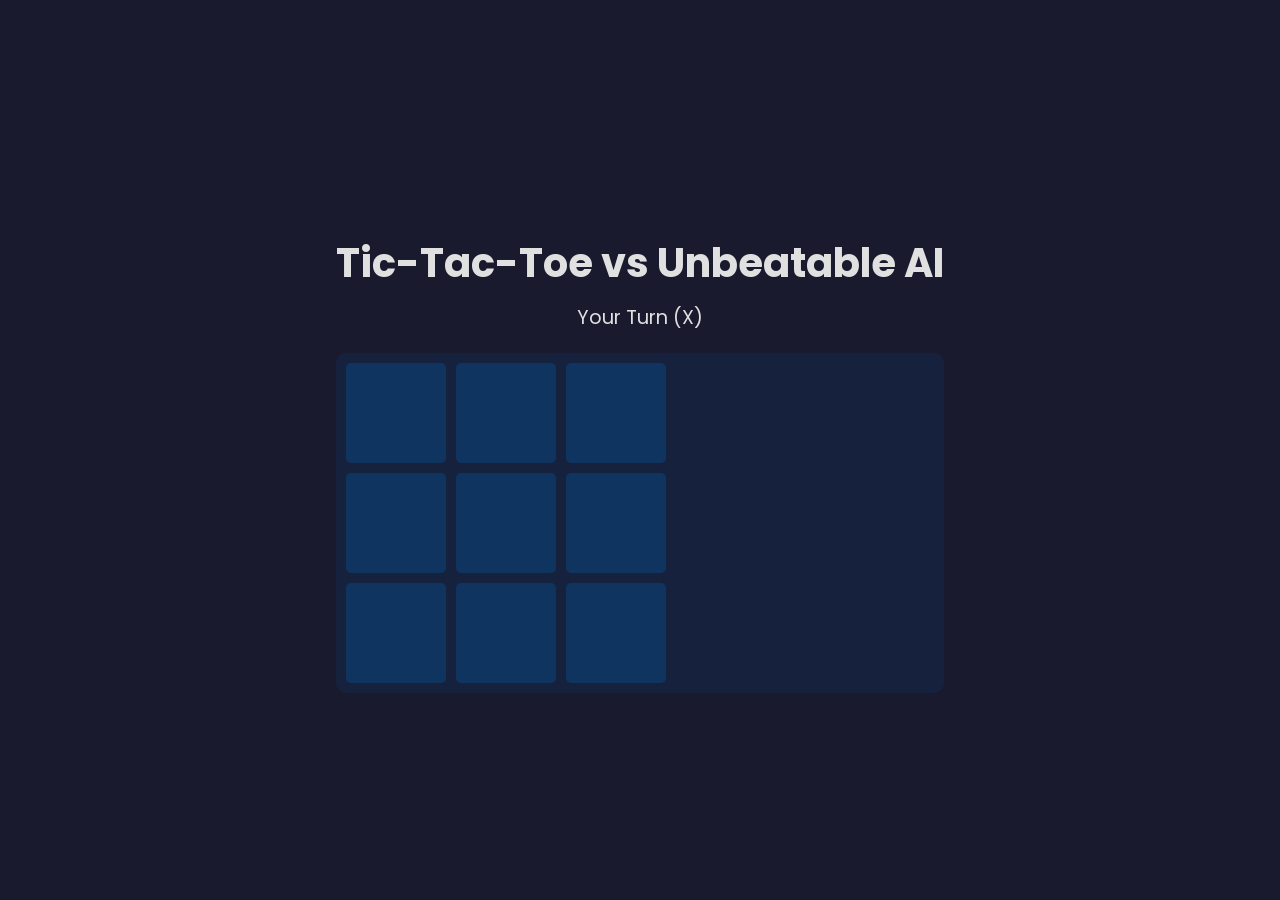
==== index.html @ af164579 "Add files via upload" ====
<!DOCTYPE html>
<html lang="en">
<head>
    <meta charset="UTF-8">
    <meta name="viewport" content="width=device-width, initial-scale=1.0">
    <title>Professional Tic-Tac-Toe AI</title>
    <style>
        @import url('https://fonts.googleapis.com/css2?family=Poppins:wght@400;600&display=swap');

        :root {
            --bg-color: #1a1a2e;
            --board-bg: #16213e;
            --cell-bg: #0f3460;
            --player-x-color: #e94560;
            --player-o-color: #53a8b6;
            --text-color: #e0e0e0;
            --win-line-color: #fca311;
        }

        body {
            font-family: 'Poppins', sans-serif;
            background-color: var(--bg-color);
            color: var(--text-color);
            display: flex;
            justify-content: center;
            align-items: center;
            min-height: 100vh;
            margin: 0;
        }

        .game-container {
            text-align: center;
        }

        h1 {
            font-size: 2.5em;
            color: var(--text-color);
            margin-bottom: 10px;
        }

        #status-panel {
            font-size: 1.2em;
            margin-bottom: 20px;
            height: 30px;
            transition: color 0.3s ease;
        }

        #board {
            display: grid;
            grid-template-columns: repeat(3, 100px);
            grid-template-rows: repeat(3, 100px);
            gap: 10px;
            background-color: var(--board-bg);
            padding: 10px;
            border-radius: 10px;
            position: relative;
            transition: opacity 0.3s ease;
        }

        #board.disabled {
            pointer-events: none;
            opacity: 0.6;
        }

        .cell {
            background-color: var(--cell-bg);
            border-radius: 5px;
            display: flex;
            justify-content: center;
            align-items: center;
            font-size: 3.5em;
            font-weight: 600;
            cursor: pointer;
            transition: background-color 0.3s ease;
        }

        .cell:hover {
            background-color: #1f4068;
        }

        .cell.x {
            color: var(--player-x-color);
        }

        .cell.o {
            color: var(--player-o-color);
        }

        .cell.win {
            background-color: rgba(252, 163, 17, 0.3);
        }

        /* Modal styles */
        .modal-overlay {
            position: fixed;
            top: 0;
            left: 0;
            width: 100%;
            height: 100%;
            background-color: rgba(0, 0, 0, 0.7);
            display: flex;
            justify-content: center;
            align-items: center;
            opacity: 0;
            visibility: hidden;
            transition: opacity 0.3s ease, visibility 0.3s ease;
        }

        .modal-overlay.visible {
            opacity: 1;
            visibility: visible;
        }

        .modal-content {
            background-color: var(--board-bg);
            padding: 40px;
            border-radius: 10px;
            text-align: center;
            transform: scale(0.9);
            transition: transform 0.3s ease;
        }
        
        .modal-overlay.visible .modal-content {
            transform: scale(1);
        }

        .modal-content h2 {
            margin-top: 0;
            font-size: 2.5em;
        }

        #restart-button {
            background-color: var(--player-x-color);
            color: white;
            border: none;
            padding: 15px 30px;
            font-size: 1.2em;
            border-radius: 5px;
            cursor: pointer;
            transition: background-color 0.3s ease;
        }

        #restart-button:hover {
            background-color: #d83c54;
        }
    </style>
</head>
<body>

    <div class="game-container">
        <h1>Tic-Tac-Toe vs Unbeatable AI</h1>
        <div id="status-panel">Your Turn (X)</div>
        <div id="board"></div>
    </div>

    <div id="end-game-modal" class="modal-overlay">
        <div class="modal-content">
            <h2 id="modal-message"></h2>
            <button id="restart-button">Play Again</button>
        </div>
    </div>

    <script>
        const boardElement = document.getElementById('board');
        const statusPanel = document.getElementById('status-panel');
        const modal = document.getElementById('end-game-modal');
        const modalMessage = document.getElementById('modal-message');
        const restartButton = document.getElementById('restart-button');

        let boardState = [['', '', ''], ['', '', ''], ['', '', '']];
        let isPlayerTurn = true;
        let gameActive = true;

        function renderBoard() {
            boardElement.innerHTML = '';
            for (let r = 0; r < 3; r++) {
                for (let c = 0; c < 3; c++) {
                    const cell = document.createElement('div');
                    cell.classList.add('cell');
                    cell.dataset.row = r;
                    cell.dataset.col = c;
                    
                    if (boardState[r][c] === 'X') {
                        cell.classList.add('x');
                        cell.textContent = 'X';
                    } else if (boardState[r][c] === 'O') {
                        cell.classList.add('o');
                        cell.textContent = 'O';
                    }
                    
                    cell.addEventListener('click', handleCellClick);
                    boardElement.appendChild(cell);
                }
            }
        }

        async function handleCellClick(event) {
            if (!isPlayerTurn || !gameActive) return;

            const row = event.target.dataset.row;
            const col = event.target.dataset.col;

            if (boardState[row][col] === '') {
                boardState[row][col] = 'X';
                renderBoard();
                isPlayerTurn = false;
                statusPanel.textContent = "AI is thinking...";
                boardElement.classList.add('disabled'); // Disable board during AI turn

                try {
                    const response = await fetch('http://127.0.0.1:5000/get_ai_move', {
                        method: 'POST',
                        headers: { 'Content-Type': 'application/json' },
                        body: JSON.stringify({ board: boardState }),
                    });

                    if (!response.ok) throw new Error('Network response was not ok');
                    
                    const data = await response.json();
                    
                    if(data.ai_move) {
                        boardState[data.ai_move[0]][data.ai_move[1]] = 'O';
                    }
                    
                    renderBoard();

                    if (data.status !== 'continue') {
                        endGame(data.status, data.winning_line);
                    } else {
                        isPlayerTurn = true;
                        statusPanel.textContent = "Your Turn (X)";
                    }
                } catch (error) {
                    statusPanel.textContent = "Error: Could not connect to server.";
                    console.error("Fetch error:", error);
                } finally {
                    if (gameActive) {
                        boardElement.classList.remove('disabled'); // Re-enable board
                    }
                }
            }
        }

        function endGame(status, winningLine) {
            gameActive = false;
            boardElement.classList.add('disabled');
            let message = '';

            if (status === 'ai_wins') {
                message = 'AI Wins!';
                modalMessage.style.color = 'var(--player-o-color)';
            } else if (status === 'player_wins') {
                message = 'You Win!';
                 modalMessage.style.color = 'var(--player-x-color)';
            } else {
                message = "It's a Draw!";
                modalMessage.style.color = 'var(--text-color)';
            }
            
            if (winningLine) {
                 winningLine.forEach(pos => {
                    const cell = boardElement.children[pos[0] * 3 + pos[1]];
                    cell.classList.add('win');
                });
            }

            modalMessage.textContent = message;
            setTimeout(() => modal.classList.add('visible'), 500);
        }

        function restartGame() {
            boardState = [['', '', ''], ['', '', ''], ['', '', '']];
            isPlayerTurn = true;
            gameActive = true;
            statusPanel.textContent = "Your Turn (X)";
            modal.classList.remove('visible');
            boardElement.classList.remove('disabled');
            renderBoard();
        }

        restartButton.addEventListener('click', restartGame);

        // Initial render
        renderBoard();
    </script>
</body>
</html>
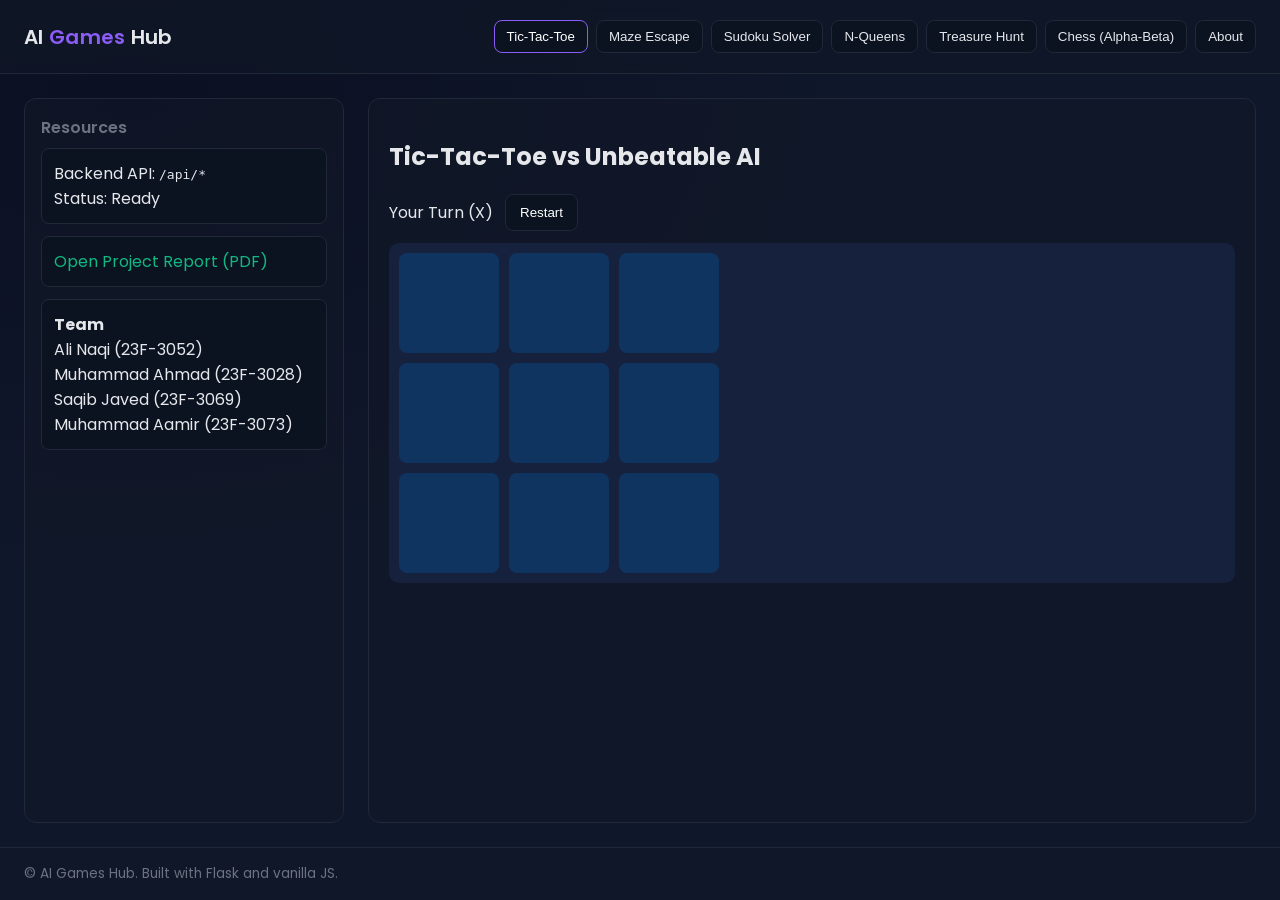
==== commit b0564d0c: "Refactor: Consolidate AI Games Hub frontend and backend This commit restructures the project by inte" ====
--- a/index.html
+++ b/index.html
@@ -1,288 +1,513 @@
 <!DOCTYPE html>
 <html lang="en">
 <head>
-    <meta charset="UTF-8">
-    <meta name="viewport" content="width=device-width, initial-scale=1.0">
-    <title>Professional Tic-Tac-Toe AI</title>
+    <meta charset="UTF-8" />
+    <meta name="viewport" content="width=device-width, initial-scale=1.0" />
+    <title>AI Games Hub</title>
+    <link rel="preconnect" href="https://fonts.googleapis.com" />
+    <link rel="preconnect" href="https://fonts.gstatic.com" crossorigin />
+    <link href="https://fonts.googleapis.com/css2?family=Poppins:wght@400;600&display=swap" rel="stylesheet" />
     <style>
-        @import url('https://fonts.googleapis.com/css2?family=Poppins:wght@400;600&display=swap');
-
         :root {
-            --bg-color: #1a1a2e;
+            --bg-color: #0f172a;
+            --panel-bg: #111827;
+            --accent: #8b5cf6;
+            --accent-2: #10b981;
+            --muted: #6b7280;
+            --text: #e5e7eb;
+            --danger: #ef4444;
             --board-bg: #16213e;
             --cell-bg: #0f3460;
             --player-x-color: #e94560;
             --player-o-color: #53a8b6;
-            --text-color: #e0e0e0;
             --win-line-color: #fca311;
         }
 
+        * { box-sizing: border-box; }
+        html, body { height: 100%; }
         body {
             font-family: 'Poppins', sans-serif;
-            background-color: var(--bg-color);
-            color: var(--text-color);
+            background: radial-gradient(1200px 800px at 10% 10%, #0b1022, #0f172a 60%);
+            color: var(--text);
+            margin: 0;
             display: flex;
-            justify-content: center;
+            flex-direction: column;
+            min-height: 100vh;
+        }
+        header {
+            padding: 20px 24px;
+            display: flex;
             align-items: center;
-            min-height: 100vh;
-            margin: 0;
+            justify-content: space-between;
+            background: rgba(17, 24, 39, 0.7);
+            backdrop-filter: blur(6px);
+            border-bottom: 1px solid #1f2937;
         }
-
-        .game-container {
-            text-align: center;
+        .brand { font-weight: 600; font-size: 1.25rem; letter-spacing: 0.3px; }
+        .brand .accent { color: var(--accent); }
+        nav { display: flex; flex-wrap: wrap; gap: 8px; }
+        nav button {
+            border: 1px solid #1f2937;
+            background: #0b1220;
+            color: var(--text);
+            padding: 8px 12px;
+            border-radius: 8px;
+            cursor: pointer;
+            transition: all 0.15s ease;
         }
-
-        h1 {
-            font-size: 2.5em;
-            color: var(--text-color);
-            margin-bottom: 10px;
-        }
-
-        #status-panel {
-            font-size: 1.2em;
-            margin-bottom: 20px;
-            height: 30px;
-            transition: color 0.3s ease;
-        }
-
-        #board {
-            display: grid;
-            grid-template-columns: repeat(3, 100px);
-            grid-template-rows: repeat(3, 100px);
-            gap: 10px;
-            background-color: var(--board-bg);
-            padding: 10px;
-            border-radius: 10px;
-            position: relative;
-            transition: opacity 0.3s ease;
-        }
-
-        #board.disabled {
-            pointer-events: none;
-            opacity: 0.6;
-        }
-
-        .cell {
-            background-color: var(--cell-bg);
-            border-radius: 5px;
-            display: flex;
-            justify-content: center;
-            align-items: center;
-            font-size: 3.5em;
-            font-weight: 600;
-            cursor: pointer;
-            transition: background-color 0.3s ease;
-        }
-
-        .cell:hover {
-            background-color: #1f4068;
-        }
-
-        .cell.x {
-            color: var(--player-x-color);
-        }
-
-        .cell.o {
-            color: var(--player-o-color);
-        }
-
-        .cell.win {
-            background-color: rgba(252, 163, 17, 0.3);
-        }
-
-        /* Modal styles */
-        .modal-overlay {
-            position: fixed;
-            top: 0;
-            left: 0;
-            width: 100%;
-            height: 100%;
-            background-color: rgba(0, 0, 0, 0.7);
-            display: flex;
-            justify-content: center;
-            align-items: center;
-            opacity: 0;
-            visibility: hidden;
-            transition: opacity 0.3s ease, visibility 0.3s ease;
-        }
-
-        .modal-overlay.visible {
-            opacity: 1;
-            visibility: visible;
-        }
-
-        .modal-content {
-            background-color: var(--board-bg);
-            padding: 40px;
-            border-radius: 10px;
-            text-align: center;
-            transform: scale(0.9);
-            transition: transform 0.3s ease;
-        }
-        
-        .modal-overlay.visible .modal-content {
-            transform: scale(1);
-        }
-
-        .modal-content h2 {
-            margin-top: 0;
-            font-size: 2.5em;
-        }
-
-        #restart-button {
-            background-color: var(--player-x-color);
-            color: white;
-            border: none;
-            padding: 15px 30px;
-            font-size: 1.2em;
-            border-radius: 5px;
-            cursor: pointer;
-            transition: background-color 0.3s ease;
-        }
-
-        #restart-button:hover {
-            background-color: #d83c54;
-        }
+        nav button.active, nav button:hover { border-color: var(--accent); color: #fff; }
+
+        main { display: grid; grid-template-columns: 320px 1fr; gap: 24px; padding: 24px; flex: 1; }
+        .sidebar { background: rgba(17, 24, 39, 0.6); border: 1px solid #1f2937; border-radius: 12px; padding: 16px; }
+        .sidebar h2 { margin: 0 0 8px; font-size: 1rem; color: var(--muted); font-weight: 600; }
+        .sidebar .card { background: #0b1220; border: 1px solid #1f2937; padding: 12px; border-radius: 8px; margin-bottom: 12px; }
+        .sidebar a { color: var(--accent-2); text-decoration: none; }
+        .content { background: rgba(17, 24, 39, 0.6); border: 1px solid #1f2937; border-radius: 12px; padding: 20px; min-height: 520px; }
+        .view { display: none; }
+        .view.active { display: block; }
+
+        .row { display: flex; gap: 12px; align-items: center; flex-wrap: wrap; }
+        .row + .row { margin-top: 12px; }
+        label { font-size: 0.9rem; color: var(--muted); }
+        input, select, textarea { background: #0b1220; color: var(--text); border: 1px solid #1f2937; border-radius: 8px; padding: 8px 10px; }
+        input[type="number"] { width: 100px; }
+        textarea { width: 100%; min-height: 120px; font-family: ui-monospace, SFMono-Regular, Menlo, Monaco, Consolas, 'Liberation Mono', 'Courier New', monospace; }
+        .btn { background: var(--accent); color: white; border: none; border-radius: 8px; padding: 10px 14px; cursor: pointer; }
+        .btn.secondary { background: #0b1220; border: 1px solid #1f2937; }
+        .btn.danger { background: var(--danger); }
+
+        /* Tic-Tac-Toe */
+        #ttt-board { display: grid; grid-template-columns: repeat(3, 100px); grid-template-rows: repeat(3, 100px); gap: 10px; background: var(--board-bg); padding: 10px; border-radius: 10px; }
+        #ttt-board.disabled { opacity: 0.6; pointer-events: none; }
+        .cell { background: var(--cell-bg); border-radius: 8px; display: flex; align-items: center; justify-content: center; font-size: 3.2rem; font-weight: 600; cursor: pointer; user-select: none; transition: background 0.15s; }
+        .cell:hover { background: #1f4068; }
+        .cell.x { color: var(--player-x-color); }
+        .cell.o { color: var(--player-o-color); }
+        .cell.win { background-color: rgba(252, 163, 17, 0.3); }
+
+        /* Maze */
+        .maze-grid { display: inline-grid; gap: 2px; background: #0b1220; padding: 6px; border-radius: 8px; border: 1px solid #1f2937; }
+        .maze-cell { width: 20px; height: 20px; border-radius: 4px; }
+        .maze-wall { background: #111827; }
+        .maze-path { background: #10b981; }
+        .maze-free { background: #374151; }
+        .maze-start { background: #2563eb; }
+        .maze-goal { background: #f59e0b; }
+
+        /* Sudoku */
+        .sudoku-grid { display: grid; grid-template-columns: repeat(9, 40px); gap: 4px; }
+        .sudoku-cell { width: 40px; height: 40px; text-align: center; font-size: 1rem; }
+        .sudoku-subgrid { box-shadow: inset 0 0 0 2px #1f2937; }
+
+        /* N-Queens */
+        .board { display: grid; grid-template-columns: repeat(var(--n), 40px); grid-template-rows: repeat(var(--n), 40px); }
+        .square { width: 40px; height: 40px; display: flex; align-items: center; justify-content: center; font-size: 20px; }
+        .sq-dark { background: #1f2937; }
+        .sq-light { background: #374151; }
+        .queen { color: #fbbf24; font-weight: 700; }
+
+        /* Modal */
+        .modal-overlay { position: fixed; inset: 0; background: rgba(0,0,0,0.7); display: flex; align-items: center; justify-content: center; opacity: 0; visibility: hidden; transition: 0.2s; }
+        .modal-overlay.visible { opacity: 1; visibility: visible; }
+        .modal-content { background: #0b1220; border: 1px solid #1f2937; padding: 24px; border-radius: 10px; text-align: center; }
+
+        footer { padding: 16px 24px; color: var(--muted); font-size: 0.85rem; border-top: 1px solid #1f2937; background: rgba(17,24,39,0.6); }
     </style>
+    <script>
+        const API = {
+            ttt: '/api/tictactoe/get_ai_move',
+            mazeGen: '/api/maze/generate',
+            mazeSolve: '/api/maze/solve',
+            sudokuSolve: '/api/sudoku/solve',
+            nqueensSolve: '/api/nqueens/solve',
+            treasureSolve: '/api/treasure/solve',
+            chessMove: '/api/chess/move',
+        };
+    </script>
+    <script>
+        document.addEventListener('DOMContentLoaded', () => {
+            // Navigation
+            const nav = document.querySelector('nav');
+            const views = Array.from(document.querySelectorAll('.view'));
+            nav.addEventListener('click', (e) => {
+                if (e.target.tagName !== 'BUTTON') return;
+                const id = e.target.dataset.target;
+                document.querySelectorAll('nav button').forEach(b => b.classList.remove('active'));
+                e.target.classList.add('active');
+                views.forEach(v => v.classList.toggle('active', v.id === id));
+            });
+
+            // Default view
+            document.querySelector('nav button[data-target="view-ttt"]').click();
+
+            // Tic-Tac-Toe
+            (function tttInit(){
+                const boardEl = document.getElementById('ttt-board');
+                const statusEl = document.getElementById('ttt-status');
+                const modal = document.getElementById('ttt-modal');
+                const modalMsg = document.getElementById('ttt-modal-msg');
+                const restartBtn = document.getElementById('ttt-restart');
+                let boardState = [['', '', ''], ['', '', ''], ['', '', '']];
+                let isPlayerTurn = true;
+                let gameActive = true;
+
+                function renderBoard(){
+                    boardEl.innerHTML = '';
+                    for (let r=0;r<3;r++){
+                        for (let c=0;c<3;c++){
+                            const cell = document.createElement('div');
+                            cell.className = 'cell';
+                            cell.dataset.row = r;
+                            cell.dataset.col = c;
+                            const v = boardState[r][c];
+                            if (v === 'X') { cell.classList.add('x'); cell.textContent='X'; }
+                            if (v === 'O') { cell.classList.add('o'); cell.textContent='O'; }
+                            cell.addEventListener('click', onClickCell);
+                            boardEl.appendChild(cell);
+                        }
+                    }
+                }
+
+                async function onClickCell(e){
+                    if (!isPlayerTurn || !gameActive) return;
+                    const r = +e.currentTarget.dataset.row;
+                    const c = +e.currentTarget.dataset.col;
+                    if (boardState[r][c] !== '') return;
+                    boardState[r][c] = 'X';
+                    renderBoard();
+                    isPlayerTurn = false;
+                    statusEl.textContent = 'AI is thinking...';
+                    boardEl.classList.add('disabled');
+                    try {
+                        const res = await fetch(API.ttt, { method:'POST', headers:{'Content-Type':'application/json'}, body: JSON.stringify({ board: boardState }) });
+                        const data = await res.json();
+                        if (data.ai_move) {
+                            const [rr, cc] = data.ai_move; boardState[rr][cc] = 'O';
+                        }
+                        renderBoard();
+                        if (data.status !== 'continue') endGame(data.status, data.winning_line);
+                        else { isPlayerTurn = true; statusEl.textContent = 'Your Turn (X)'; }
+                    } catch (err) { statusEl.textContent = 'Error contacting server'; console.error(err); }
+                    finally { if (gameActive) boardEl.classList.remove('disabled'); }
+                }
+
+                function endGame(status, winningLine){
+                    gameActive = false; boardEl.classList.add('disabled');
+                    let msg = '';
+                    if (status === 'ai_wins'){ msg = 'AI Wins!'; modalMsg.style.color = 'var(--player-o-color)'; }
+                    else if (status === 'player_wins'){ msg = 'You Win!'; modalMsg.style.color = 'var(--player-x-color)'; }
+                    else { msg = "It's a Draw!"; modalMsg.style.color = 'var(--text)'; }
+                    if (winningLine) {
+                        winningLine.forEach(([rr, cc]) => {
+                            const cell = boardEl.children[rr * 3 + cc];
+                            if (cell) cell.classList.add('win');
+                        });
+                    }
+                    modalMsg.textContent = msg;
+                    setTimeout(()=>modal.classList.add('visible'), 300);
+                }
+
+                function restart(){ boardState = [['','',''],['','',''],['','','']]; isPlayerTurn=true; gameActive=true; statusEl.textContent='Your Turn (X)'; modal.classList.remove('visible'); boardEl.classList.remove('disabled'); renderBoard(); }
+                restartBtn.addEventListener('click', restart);
+                renderBoard();
+            })();
+
+            // Maze
+            (function mazeInit(){
+                const gridWrap = document.getElementById('maze-grid');
+                const genBtn = document.getElementById('maze-generate');
+                const solveBtn = document.getElementById('maze-solve');
+                const rowsEl = document.getElementById('maze-rows');
+                const colsEl = document.getElementById('maze-cols');
+                let grid = null, start = null, goal = null;
+
+                function renderGrid(){
+                    if (!grid) return;
+                    const r = grid.length, c = grid[0].length;
+                    gridWrap.style.gridTemplateColumns = `repeat(${c}, 20px)`;
+                    gridWrap.innerHTML = '';
+                    for (let i=0;i<r;i++){
+                        for(let j=0;j<c;j++){
+                            const div = document.createElement('div');
+                            div.className = 'maze-cell ' + (grid[i][j] === 1 ? 'maze-wall' : 'maze-free');
+                            if (start && i===start[0] && j===start[1]) div.classList.add('maze-start');
+                            if (goal && i===goal[0] && j===goal[1]) div.classList.add('maze-goal');
+                            gridWrap.appendChild(div);
+                        }
+                    }
+                }
+
+                genBtn.addEventListener('click', async ()=>{
+                    const rows = +rowsEl.value || 10; const cols = +colsEl.value || 10;
+                    const res = await fetch(API.mazeGen, {method:'POST', headers:{'Content-Type':'application/json'}, body: JSON.stringify({rows, cols})});
+                    const data = await res.json();
+                    grid = data.grid; start = data.start; goal = data.goal; renderGrid();
+                });
+
+                solveBtn.addEventListener('click', async ()=>{
+                    if (!grid) return;
+                    const res = await fetch(API.mazeSolve, {method:'POST', headers:{'Content-Type':'application/json'}, body: JSON.stringify({grid, start, goal})});
+                    const data = await res.json();
+                    const path = data.path || [];
+                    // Overlay path
+                    const r = grid.length, c = grid[0].length;
+                    for (let k=0;k<path.length;k++){
+                        const [i,j] = path[k];
+                        const idx = i * c + j;
+                        const cell = gridWrap.children[idx];
+                        if (cell) cell.classList.add('maze-path');
+                    }
+                });
+            })();
+
+            // Sudoku
+            (function sudokuInit(){
+                const gridEl = document.getElementById('sudoku-grid');
+                const solveBtn = document.getElementById('sudoku-solve');
+                const clearBtn = document.getElementById('sudoku-clear');
+                // Build 9x9 inputs
+                for (let r=0;r<9;r++){
+                    for (let c=0;c<9;c++){
+                        const inp = document.createElement('input');
+                        inp.className = 'sudoku-cell'; inp.type='number'; inp.min='1'; inp.max='9';
+                        inp.placeholder='';
+                        if (r%3===0 && c===0) {
+                            // visual separation per subgrid row start
+                            const sep = document.createElement('div'); sep.className='sudoku-subgrid'; sep.style.gridColumn=`1 / span 9`; sep.style.height='2px'; sep.style.margin='6px 0'; if (r>0) gridEl.appendChild(sep);
+                        }
+                        gridEl.appendChild(inp);
+                        if ((c+1)%3===0 && c!==8) {
+                            const spacer = document.createElement('div'); spacer.style.width='6px'; spacer.style.height='0'; gridEl.appendChild(spacer);
+                        }
+                    }
+                }
+
+                function readBoard(){
+                    const cells = Array.from(gridEl.querySelectorAll('input.sudoku-cell'));
+                    const board = [];
+                    for (let r=0;r<9;r++){
+                        const row = [];
+                        for (let c=0;c<9;c++){
+                            const v = cells[r*9 + c].value.trim();
+                            row.push(v ? parseInt(v,10) : 0);
+                        }
+                        board.push(row);
+                    }
+                    return board;
+                }
+
+                function writeBoard(board){
+                    const cells = Array.from(gridEl.querySelectorAll('input.sudoku-cell'));
+                    for (let r=0;r<9;r++){
+                        for (let c=0;c<9;c++){
+                            cells[r*9 + c].value = board[r][c] ? String(board[r][c]) : '';
+                        }
+                    }
+                }
+
+                solveBtn.addEventListener('click', async ()=>{
+                    const board = readBoard();
+                    const res = await fetch(API.sudokuSolve, {method:'POST', headers:{'Content-Type':'application/json'}, body: JSON.stringify({board})});
+                    if (res.ok){ const data = await res.json(); writeBoard(data.solution); }
+                    else { alert('No solution or invalid board'); }
+                });
+
+                clearBtn.addEventListener('click', ()=>{ writeBoard(Array.from({length:9},()=>Array(9).fill(0))); });
+            })();
+
+            // N-Queens
+            (function nqueensInit(){
+                const nEl = document.getElementById('nq-n');
+                const solveBtn = document.getElementById('nq-solve');
+                const boardEl = document.getElementById('nq-board');
+                function renderBoard(n, solution){
+                    boardEl.innerHTML='';
+                    boardEl.style.setProperty('--n', n);
+                    boardEl.className = 'board';
+                    const set = new Set((solution||[]).map(([r,c])=>`${r},${c}`));
+                    for (let r=0;r<n;r++){
+                        for (let c=0;c<n;c++){
+                            const sq = document.createElement('div');
+                            const dark = (r+c)%2===1; sq.className = 'square ' + (dark?'sq-dark':'sq-light');
+                            if (set.has(`${r},${c}`)) { sq.innerHTML = '<span class="queen">♛</span>'; }
+                            boardEl.appendChild(sq);
+                        }
+                    }
+                }
+                solveBtn.addEventListener('click', async ()=>{
+                    const n = Math.max(1, Math.min(14, parseInt(nEl.value||'8',10)));
+                    const res = await fetch(API.nqueensSolve, {method:'POST', headers:{'Content-Type':'application/json'}, body: JSON.stringify({n})});
+                    const data = await res.json();
+                    renderBoard(data.n, data.solution||[]);
+                });
+                renderBoard(8, []);
+            })();
+
+            // Treasure Hunt
+            (function treasureInit(){
+                const sizeEl = document.getElementById('tr-size');
+                const runBtn = document.getElementById('tr-run');
+                const gridEl = document.getElementById('tr-grid');
+                function render(grid, path, start, goal){
+                    const r = grid.length, c = grid[0].length;
+                    gridEl.style.gridTemplateColumns = `repeat(${c}, 20px)`;
+                    gridEl.innerHTML = '';
+                    const pathSet = new Set((path||[]).map(([i,j])=>`${i},${j}`));
+                    for (let i=0;i<r;i++){
+                        for (let j=0;j<c;j++){
+                            const cell = document.createElement('div');
+                            cell.className = 'maze-cell ' + (grid[i][j]===1? 'maze-wall' : 'maze-free');
+                            if (start && i===start[0] && j===start[1]) cell.classList.add('maze-start');
+                            if (goal && i===goal[0] && j===goal[1]) cell.classList.add('maze-goal');
+                            if (pathSet.has(`${i},${j}`)) cell.classList.add('maze-path');
+                            gridEl.appendChild(cell);
+                        }
+                    }
+                }
+                runBtn.addEventListener('click', async ()=>{
+                    const size = parseInt(sizeEl.value||'5',10);
+                    const res = await fetch(`${API.treasureSolve}?size=${encodeURIComponent(size)}`);
+                    const data = await res.json();
+                    render(data.grid, data.path, data.start, data.goal);
+                });
+            })();
+
+            // Chess
+            (function chessInit(){
+                const fenEl = document.getElementById('ch-fen');
+                const depthEl = document.getElementById('ch-depth');
+                const moveBtn = document.getElementById('ch-move');
+                const outEl = document.getElementById('ch-output');
+                moveBtn.addEventListener('click', async ()=>{
+                    const fen = fenEl.value.trim(); if (!fen) { alert('Enter FEN'); return; }
+                    outEl.textContent = 'Analyzing...';
+                    const res = await fetch(API.chessMove, {method:'POST', headers:{'Content-Type':'application/json'}, body: JSON.stringify({fen, depth: parseInt(depthEl.value||'2',10)})});
+                    const data = await res.json();
+                    if (data.error){ outEl.textContent = 'Server error: ' + data.error; }
+                    else { outEl.textContent = `Best move: ${data.best_move || 'None'} (score ${data.score})`; }
+                });
+            })();
+        });
+    </script>
 </head>
 <body>
-
-    <div class="game-container">
-        <h1>Tic-Tac-Toe vs Unbeatable AI</h1>
-        <div id="status-panel">Your Turn (X)</div>
-        <div id="board"></div>
-    </div>
-
-    <div id="end-game-modal" class="modal-overlay">
-        <div class="modal-content">
-            <h2 id="modal-message"></h2>
-            <button id="restart-button">Play Again</button>
-        </div>
-    </div>
-
-    <script>
-        const boardElement = document.getElementById('board');
-        const statusPanel = document.getElementById('status-panel');
-        const modal = document.getElementById('end-game-modal');
-        const modalMessage = document.getElementById('modal-message');
-        const restartButton = document.getElementById('restart-button');
-
-        let boardState = [['', '', ''], ['', '', ''], ['', '', '']];
-        let isPlayerTurn = true;
-        let gameActive = true;
-
-        function renderBoard() {
-            boardElement.innerHTML = '';
-            for (let r = 0; r < 3; r++) {
-                for (let c = 0; c < 3; c++) {
-                    const cell = document.createElement('div');
-                    cell.classList.add('cell');
-                    cell.dataset.row = r;
-                    cell.dataset.col = c;
-                    
-                    if (boardState[r][c] === 'X') {
-                        cell.classList.add('x');
-                        cell.textContent = 'X';
-                    } else if (boardState[r][c] === 'O') {
-                        cell.classList.add('o');
-                        cell.textContent = 'O';
-                    }
-                    
-                    cell.addEventListener('click', handleCellClick);
-                    boardElement.appendChild(cell);
-                }
-            }
-        }
-
-        async function handleCellClick(event) {
-            if (!isPlayerTurn || !gameActive) return;
-
-            const row = event.target.dataset.row;
-            const col = event.target.dataset.col;
-
-            if (boardState[row][col] === '') {
-                boardState[row][col] = 'X';
-                renderBoard();
-                isPlayerTurn = false;
-                statusPanel.textContent = "AI is thinking...";
-                boardElement.classList.add('disabled'); // Disable board during AI turn
-
-                try {
-                    const response = await fetch('http://127.0.0.1:5000/get_ai_move', {
-                        method: 'POST',
-                        headers: { 'Content-Type': 'application/json' },
-                        body: JSON.stringify({ board: boardState }),
-                    });
-
-                    if (!response.ok) throw new Error('Network response was not ok');
-                    
-                    const data = await response.json();
-                    
-                    if(data.ai_move) {
-                        boardState[data.ai_move[0]][data.ai_move[1]] = 'O';
-                    }
-                    
-                    renderBoard();
-
-                    if (data.status !== 'continue') {
-                        endGame(data.status, data.winning_line);
-                    } else {
-                        isPlayerTurn = true;
-                        statusPanel.textContent = "Your Turn (X)";
-                    }
-                } catch (error) {
-                    statusPanel.textContent = "Error: Could not connect to server.";
-                    console.error("Fetch error:", error);
-                } finally {
-                    if (gameActive) {
-                        boardElement.classList.remove('disabled'); // Re-enable board
-                    }
-                }
-            }
-        }
-
-        function endGame(status, winningLine) {
-            gameActive = false;
-            boardElement.classList.add('disabled');
-            let message = '';
-
-            if (status === 'ai_wins') {
-                message = 'AI Wins!';
-                modalMessage.style.color = 'var(--player-o-color)';
-            } else if (status === 'player_wins') {
-                message = 'You Win!';
-                 modalMessage.style.color = 'var(--player-x-color)';
-            } else {
-                message = "It's a Draw!";
-                modalMessage.style.color = 'var(--text-color)';
-            }
-            
-            if (winningLine) {
-                 winningLine.forEach(pos => {
-                    const cell = boardElement.children[pos[0] * 3 + pos[1]];
-                    cell.classList.add('win');
-                });
-            }
-
-            modalMessage.textContent = message;
-            setTimeout(() => modal.classList.add('visible'), 500);
-        }
-
-        function restartGame() {
-            boardState = [['', '', ''], ['', '', ''], ['', '', '']];
-            isPlayerTurn = true;
-            gameActive = true;
-            statusPanel.textContent = "Your Turn (X)";
-            modal.classList.remove('visible');
-            boardElement.classList.remove('disabled');
-            renderBoard();
-        }
-
-        restartButton.addEventListener('click', restartGame);
-
-        // Initial render
-        renderBoard();
-    </script>
+    <header>
+        <div class="brand">AI <span class="accent">Games</span> Hub</div>
+        <nav>
+            <button data-target="view-ttt" class="active">Tic-Tac-Toe</button>
+            <button data-target="view-maze">Maze Escape</button>
+            <button data-target="view-sudoku">Sudoku Solver</button>
+            <button data-target="view-nqueens">N-Queens</button>
+            <button data-target="view-treasure">Treasure Hunt</button>
+            <button data-target="view-chess">Chess (Alpha-Beta)</button>
+            <button data-target="view-about">About</button>
+        </nav>
+    </header>
+    <main>
+        <aside class="sidebar">
+            <h2>Resources</h2>
+            <div class="card">
+                <div>Backend API: <code>/api/*</code></div>
+                <div>Status: <span id="api-status">Ready</span></div>
+            </div>
+            <div class="card">
+                <a href="Project Report.pdf" target="_blank">Open Project Report (PDF)</a>
+            </div>
+            <div class="card">
+                <div><strong>Team</strong></div>
+                <div>Ali Naqi (23F-3052)</div>
+                <div>Muhammad Ahmad (23F-3028)</div>
+                <div>Saqib Javed (23F-3069)</div>
+                <div>Muhammad Aamir (23F-3073)</div>
+            </div>
+        </aside>
+        <section class="content">
+            <!-- Tic-Tac-Toe -->
+            <div class="view active" id="view-ttt">
+                <h2>Tic-Tac-Toe vs Unbeatable AI</h2>
+                <div class="row"><span id="ttt-status">Your Turn (X)</span><button class="btn secondary" id="ttt-restart">Restart</button></div>
+                <div id="ttt-board" style="margin-top:12px"></div>
+                <div id="ttt-modal" class="modal-overlay">
+                    <div class="modal-content">
+                        <h2 id="ttt-modal-msg"></h2>
+                        <button class="btn" id="ttt-restart-2" onclick="document.getElementById('ttt-restart').click()">Play Again</button>
+                    </div>
+                </div>
+            </div>
+
+            <!-- Maze -->
+            <div class="view" id="view-maze">
+                <h2>Maze Escape (Generate + A* Solve)</h2>
+                <div class="row">
+                    <label>Rows <input id="maze-rows" type="number" min="2" max="50" value="10" /></label>
+                    <label>Cols <input id="maze-cols" type="number" min="2" max="50" value="10" /></label>
+                    <button class="btn" id="maze-generate">Generate</button>
+                    <button class="btn" id="maze-solve">Solve</button>
+                </div>
+                <div id="maze-grid" class="maze-grid" style="margin-top:12px"></div>
+            </div>
+
+            <!-- Sudoku -->
+            <div class="view" id="view-sudoku">
+                <h2>Sudoku Solver (Backtracking)</h2>
+                <div class="row">
+                    <button class="btn" id="sudoku-solve">Solve</button>
+                    <button class="btn secondary" id="sudoku-clear">Clear</button>
+                </div>
+                <div id="sudoku-grid" class="sudoku-grid" style="margin-top:12px"></div>
+            </div>
+
+            <!-- N-Queens -->
+            <div class="view" id="view-nqueens">
+                <h2>N-Queens</h2>
+                <div class="row">
+                    <label>N <input id="nq-n" type="number" min="1" max="14" value="8" /></label>
+                    <button class="btn" id="nq-solve">Solve</button>
+                </div>
+                <div id="nq-board" style="margin-top:12px"></div>
+            </div>
+
+            <!-- Treasure Hunt -->
+            <div class="view" id="view-treasure">
+                <h2>Treasure Hunt (Q-Learning Demo)</h2>
+                <div class="row">
+                    <label>Grid Size <input id="tr-size" type="number" min="3" max="8" value="5" /></label>
+                    <button class="btn" id="tr-run">Run</button>
+                </div>
+                <div id="tr-grid" class="maze-grid" style="margin-top:12px"></div>
+            </div>
+
+            <!-- Chess -->
+            <div class="view" id="view-chess">
+                <h2>Chess (Minimax with Alpha-Beta)</h2>
+                <div class="row" style="align-items:flex-start">
+                    <label style="flex:1">FEN
+                        <textarea id="ch-fen" placeholder="Enter FEN here">r1bqkbnr/pppp1ppp/2n5/4p3/2B5/5N2/PPPPPPPP/RNBQK2R w KQkq - 2 3</textarea>
+                    </label>
+                    <label>Depth <select id="ch-depth"><option>1</option><option selected>2</option><option>3</option></select></label>
+                    <button class="btn" id="ch-move">Get Best Move</button>
+                </div>
+                <div id="ch-output" style="margin-top:12px;color:#93c5fd">Ready.</div>
+            </div>
+
+            <!-- About -->
+            <div class="view" id="view-about">
+                <h2>About This Project</h2>
+                <p>This AI Games Hub features multiple classic games and AI demos with a clean, professional interface. Each game showcases a core algorithm:</p>
+                <ul>
+                    <li><strong>Tic-Tac-Toe</strong>: Minimax (unbeatable)</li>
+                    <li><strong>Maze Escape</strong>: DFS generation + A* pathfinding</li>
+                    <li><strong>Sudoku</strong>: Backtracking solver</li>
+                    <li><strong>N-Queens</strong>: Backtracking</li>
+                    <li><strong>Treasure Hunt</strong>: Q-Learning demo</li>
+                    <li><strong>Chess</strong>: Minimax with Alpha-Beta (requires python-chess on server)</li>
+                </ul>
+            </div>
+        </section>
+    </main>
+    <footer>
+        © AI Games Hub. Built with Flask and vanilla JS.
+    </footer>
 </body>
 </html>
 
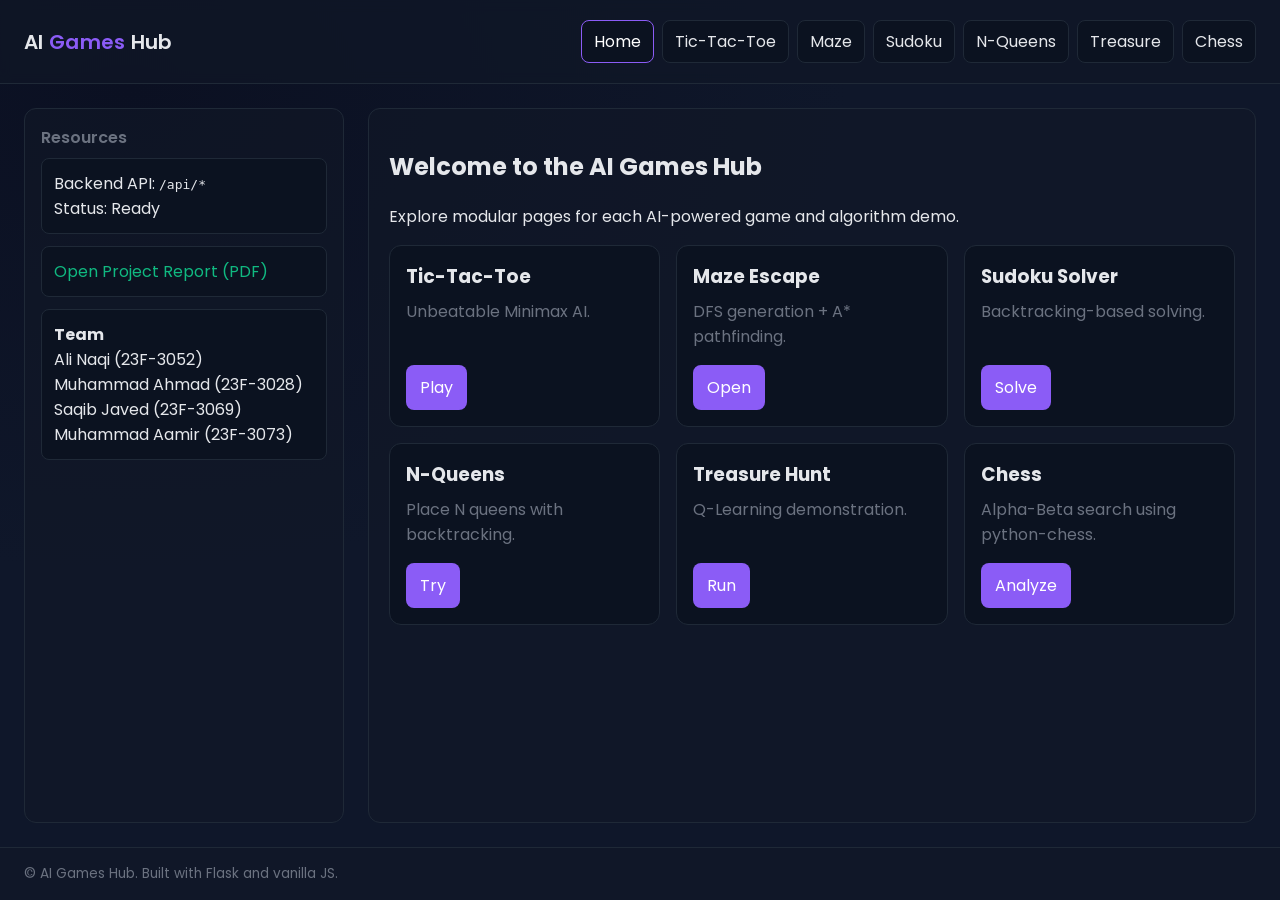
==== commit 2ff0394e: "Refactor: Modularize frontend and update index page Co-authored-by: f233052 <f233052@cfd.nu.edu.pk>" ====
--- a/index.html
+++ b/index.html
@@ -1,513 +1,80 @@
 <!DOCTYPE html>
 <html lang="en">
-<head>
+  <head>
     <meta charset="UTF-8" />
     <meta name="viewport" content="width=device-width, initial-scale=1.0" />
     <title>AI Games Hub</title>
-    <link rel="preconnect" href="https://fonts.googleapis.com" />
-    <link rel="preconnect" href="https://fonts.gstatic.com" crossorigin />
-    <link href="https://fonts.googleapis.com/css2?family=Poppins:wght@400;600&display=swap" rel="stylesheet" />
-    <style>
-        :root {
-            --bg-color: #0f172a;
-            --panel-bg: #111827;
-            --accent: #8b5cf6;
-            --accent-2: #10b981;
-            --muted: #6b7280;
-            --text: #e5e7eb;
-            --danger: #ef4444;
-            --board-bg: #16213e;
-            --cell-bg: #0f3460;
-            --player-x-color: #e94560;
-            --player-o-color: #53a8b6;
-            --win-line-color: #fca311;
-        }
-
-        * { box-sizing: border-box; }
-        html, body { height: 100%; }
-        body {
-            font-family: 'Poppins', sans-serif;
-            background: radial-gradient(1200px 800px at 10% 10%, #0b1022, #0f172a 60%);
-            color: var(--text);
-            margin: 0;
-            display: flex;
-            flex-direction: column;
-            min-height: 100vh;
-        }
-        header {
-            padding: 20px 24px;
-            display: flex;
-            align-items: center;
-            justify-content: space-between;
-            background: rgba(17, 24, 39, 0.7);
-            backdrop-filter: blur(6px);
-            border-bottom: 1px solid #1f2937;
-        }
-        .brand { font-weight: 600; font-size: 1.25rem; letter-spacing: 0.3px; }
-        .brand .accent { color: var(--accent); }
-        nav { display: flex; flex-wrap: wrap; gap: 8px; }
-        nav button {
-            border: 1px solid #1f2937;
-            background: #0b1220;
-            color: var(--text);
-            padding: 8px 12px;
-            border-radius: 8px;
-            cursor: pointer;
-            transition: all 0.15s ease;
-        }
-        nav button.active, nav button:hover { border-color: var(--accent); color: #fff; }
-
-        main { display: grid; grid-template-columns: 320px 1fr; gap: 24px; padding: 24px; flex: 1; }
-        .sidebar { background: rgba(17, 24, 39, 0.6); border: 1px solid #1f2937; border-radius: 12px; padding: 16px; }
-        .sidebar h2 { margin: 0 0 8px; font-size: 1rem; color: var(--muted); font-weight: 600; }
-        .sidebar .card { background: #0b1220; border: 1px solid #1f2937; padding: 12px; border-radius: 8px; margin-bottom: 12px; }
-        .sidebar a { color: var(--accent-2); text-decoration: none; }
-        .content { background: rgba(17, 24, 39, 0.6); border: 1px solid #1f2937; border-radius: 12px; padding: 20px; min-height: 520px; }
-        .view { display: none; }
-        .view.active { display: block; }
-
-        .row { display: flex; gap: 12px; align-items: center; flex-wrap: wrap; }
-        .row + .row { margin-top: 12px; }
-        label { font-size: 0.9rem; color: var(--muted); }
-        input, select, textarea { background: #0b1220; color: var(--text); border: 1px solid #1f2937; border-radius: 8px; padding: 8px 10px; }
-        input[type="number"] { width: 100px; }
-        textarea { width: 100%; min-height: 120px; font-family: ui-monospace, SFMono-Regular, Menlo, Monaco, Consolas, 'Liberation Mono', 'Courier New', monospace; }
-        .btn { background: var(--accent); color: white; border: none; border-radius: 8px; padding: 10px 14px; cursor: pointer; }
-        .btn.secondary { background: #0b1220; border: 1px solid #1f2937; }
-        .btn.danger { background: var(--danger); }
-
-        /* Tic-Tac-Toe */
-        #ttt-board { display: grid; grid-template-columns: repeat(3, 100px); grid-template-rows: repeat(3, 100px); gap: 10px; background: var(--board-bg); padding: 10px; border-radius: 10px; }
-        #ttt-board.disabled { opacity: 0.6; pointer-events: none; }
-        .cell { background: var(--cell-bg); border-radius: 8px; display: flex; align-items: center; justify-content: center; font-size: 3.2rem; font-weight: 600; cursor: pointer; user-select: none; transition: background 0.15s; }
-        .cell:hover { background: #1f4068; }
-        .cell.x { color: var(--player-x-color); }
-        .cell.o { color: var(--player-o-color); }
-        .cell.win { background-color: rgba(252, 163, 17, 0.3); }
-
-        /* Maze */
-        .maze-grid { display: inline-grid; gap: 2px; background: #0b1220; padding: 6px; border-radius: 8px; border: 1px solid #1f2937; }
-        .maze-cell { width: 20px; height: 20px; border-radius: 4px; }
-        .maze-wall { background: #111827; }
-        .maze-path { background: #10b981; }
-        .maze-free { background: #374151; }
-        .maze-start { background: #2563eb; }
-        .maze-goal { background: #f59e0b; }
-
-        /* Sudoku */
-        .sudoku-grid { display: grid; grid-template-columns: repeat(9, 40px); gap: 4px; }
-        .sudoku-cell { width: 40px; height: 40px; text-align: center; font-size: 1rem; }
-        .sudoku-subgrid { box-shadow: inset 0 0 0 2px #1f2937; }
-
-        /* N-Queens */
-        .board { display: grid; grid-template-columns: repeat(var(--n), 40px); grid-template-rows: repeat(var(--n), 40px); }
-        .square { width: 40px; height: 40px; display: flex; align-items: center; justify-content: center; font-size: 20px; }
-        .sq-dark { background: #1f2937; }
-        .sq-light { background: #374151; }
-        .queen { color: #fbbf24; font-weight: 700; }
-
-        /* Modal */
-        .modal-overlay { position: fixed; inset: 0; background: rgba(0,0,0,0.7); display: flex; align-items: center; justify-content: center; opacity: 0; visibility: hidden; transition: 0.2s; }
-        .modal-overlay.visible { opacity: 1; visibility: visible; }
-        .modal-content { background: #0b1220; border: 1px solid #1f2937; padding: 24px; border-radius: 10px; text-align: center; }
-
-        footer { padding: 16px 24px; color: var(--muted); font-size: 0.85rem; border-top: 1px solid #1f2937; background: rgba(17,24,39,0.6); }
-    </style>
-    <script>
-        const API = {
-            ttt: '/api/tictactoe/get_ai_move',
-            mazeGen: '/api/maze/generate',
-            mazeSolve: '/api/maze/solve',
-            sudokuSolve: '/api/sudoku/solve',
-            nqueensSolve: '/api/nqueens/solve',
-            treasureSolve: '/api/treasure/solve',
-            chessMove: '/api/chess/move',
-        };
-    </script>
-    <script>
-        document.addEventListener('DOMContentLoaded', () => {
-            // Navigation
-            const nav = document.querySelector('nav');
-            const views = Array.from(document.querySelectorAll('.view'));
-            nav.addEventListener('click', (e) => {
-                if (e.target.tagName !== 'BUTTON') return;
-                const id = e.target.dataset.target;
-                document.querySelectorAll('nav button').forEach(b => b.classList.remove('active'));
-                e.target.classList.add('active');
-                views.forEach(v => v.classList.toggle('active', v.id === id));
-            });
-
-            // Default view
-            document.querySelector('nav button[data-target="view-ttt"]').click();
-
-            // Tic-Tac-Toe
-            (function tttInit(){
-                const boardEl = document.getElementById('ttt-board');
-                const statusEl = document.getElementById('ttt-status');
-                const modal = document.getElementById('ttt-modal');
-                const modalMsg = document.getElementById('ttt-modal-msg');
-                const restartBtn = document.getElementById('ttt-restart');
-                let boardState = [['', '', ''], ['', '', ''], ['', '', '']];
-                let isPlayerTurn = true;
-                let gameActive = true;
-
-                function renderBoard(){
-                    boardEl.innerHTML = '';
-                    for (let r=0;r<3;r++){
-                        for (let c=0;c<3;c++){
-                            const cell = document.createElement('div');
-                            cell.className = 'cell';
-                            cell.dataset.row = r;
-                            cell.dataset.col = c;
-                            const v = boardState[r][c];
-                            if (v === 'X') { cell.classList.add('x'); cell.textContent='X'; }
-                            if (v === 'O') { cell.classList.add('o'); cell.textContent='O'; }
-                            cell.addEventListener('click', onClickCell);
-                            boardEl.appendChild(cell);
-                        }
-                    }
-                }
-
-                async function onClickCell(e){
-                    if (!isPlayerTurn || !gameActive) return;
-                    const r = +e.currentTarget.dataset.row;
-                    const c = +e.currentTarget.dataset.col;
-                    if (boardState[r][c] !== '') return;
-                    boardState[r][c] = 'X';
-                    renderBoard();
-                    isPlayerTurn = false;
-                    statusEl.textContent = 'AI is thinking...';
-                    boardEl.classList.add('disabled');
-                    try {
-                        const res = await fetch(API.ttt, { method:'POST', headers:{'Content-Type':'application/json'}, body: JSON.stringify({ board: boardState }) });
-                        const data = await res.json();
-                        if (data.ai_move) {
-                            const [rr, cc] = data.ai_move; boardState[rr][cc] = 'O';
-                        }
-                        renderBoard();
-                        if (data.status !== 'continue') endGame(data.status, data.winning_line);
-                        else { isPlayerTurn = true; statusEl.textContent = 'Your Turn (X)'; }
-                    } catch (err) { statusEl.textContent = 'Error contacting server'; console.error(err); }
-                    finally { if (gameActive) boardEl.classList.remove('disabled'); }
-                }
-
-                function endGame(status, winningLine){
-                    gameActive = false; boardEl.classList.add('disabled');
-                    let msg = '';
-                    if (status === 'ai_wins'){ msg = 'AI Wins!'; modalMsg.style.color = 'var(--player-o-color)'; }
-                    else if (status === 'player_wins'){ msg = 'You Win!'; modalMsg.style.color = 'var(--player-x-color)'; }
-                    else { msg = "It's a Draw!"; modalMsg.style.color = 'var(--text)'; }
-                    if (winningLine) {
-                        winningLine.forEach(([rr, cc]) => {
-                            const cell = boardEl.children[rr * 3 + cc];
-                            if (cell) cell.classList.add('win');
-                        });
-                    }
-                    modalMsg.textContent = msg;
-                    setTimeout(()=>modal.classList.add('visible'), 300);
-                }
-
-                function restart(){ boardState = [['','',''],['','',''],['','','']]; isPlayerTurn=true; gameActive=true; statusEl.textContent='Your Turn (X)'; modal.classList.remove('visible'); boardEl.classList.remove('disabled'); renderBoard(); }
-                restartBtn.addEventListener('click', restart);
-                renderBoard();
-            })();
-
-            // Maze
-            (function mazeInit(){
-                const gridWrap = document.getElementById('maze-grid');
-                const genBtn = document.getElementById('maze-generate');
-                const solveBtn = document.getElementById('maze-solve');
-                const rowsEl = document.getElementById('maze-rows');
-                const colsEl = document.getElementById('maze-cols');
-                let grid = null, start = null, goal = null;
-
-                function renderGrid(){
-                    if (!grid) return;
-                    const r = grid.length, c = grid[0].length;
-                    gridWrap.style.gridTemplateColumns = `repeat(${c}, 20px)`;
-                    gridWrap.innerHTML = '';
-                    for (let i=0;i<r;i++){
-                        for(let j=0;j<c;j++){
-                            const div = document.createElement('div');
-                            div.className = 'maze-cell ' + (grid[i][j] === 1 ? 'maze-wall' : 'maze-free');
-                            if (start && i===start[0] && j===start[1]) div.classList.add('maze-start');
-                            if (goal && i===goal[0] && j===goal[1]) div.classList.add('maze-goal');
-                            gridWrap.appendChild(div);
-                        }
-                    }
-                }
-
-                genBtn.addEventListener('click', async ()=>{
-                    const rows = +rowsEl.value || 10; const cols = +colsEl.value || 10;
-                    const res = await fetch(API.mazeGen, {method:'POST', headers:{'Content-Type':'application/json'}, body: JSON.stringify({rows, cols})});
-                    const data = await res.json();
-                    grid = data.grid; start = data.start; goal = data.goal; renderGrid();
-                });
-
-                solveBtn.addEventListener('click', async ()=>{
-                    if (!grid) return;
-                    const res = await fetch(API.mazeSolve, {method:'POST', headers:{'Content-Type':'application/json'}, body: JSON.stringify({grid, start, goal})});
-                    const data = await res.json();
-                    const path = data.path || [];
-                    // Overlay path
-                    const r = grid.length, c = grid[0].length;
-                    for (let k=0;k<path.length;k++){
-                        const [i,j] = path[k];
-                        const idx = i * c + j;
-                        const cell = gridWrap.children[idx];
-                        if (cell) cell.classList.add('maze-path');
-                    }
-                });
-            })();
-
-            // Sudoku
-            (function sudokuInit(){
-                const gridEl = document.getElementById('sudoku-grid');
-                const solveBtn = document.getElementById('sudoku-solve');
-                const clearBtn = document.getElementById('sudoku-clear');
-                // Build 9x9 inputs
-                for (let r=0;r<9;r++){
-                    for (let c=0;c<9;c++){
-                        const inp = document.createElement('input');
-                        inp.className = 'sudoku-cell'; inp.type='number'; inp.min='1'; inp.max='9';
-                        inp.placeholder='';
-                        if (r%3===0 && c===0) {
-                            // visual separation per subgrid row start
-                            const sep = document.createElement('div'); sep.className='sudoku-subgrid'; sep.style.gridColumn=`1 / span 9`; sep.style.height='2px'; sep.style.margin='6px 0'; if (r>0) gridEl.appendChild(sep);
-                        }
-                        gridEl.appendChild(inp);
-                        if ((c+1)%3===0 && c!==8) {
-                            const spacer = document.createElement('div'); spacer.style.width='6px'; spacer.style.height='0'; gridEl.appendChild(spacer);
-                        }
-                    }
-                }
-
-                function readBoard(){
-                    const cells = Array.from(gridEl.querySelectorAll('input.sudoku-cell'));
-                    const board = [];
-                    for (let r=0;r<9;r++){
-                        const row = [];
-                        for (let c=0;c<9;c++){
-                            const v = cells[r*9 + c].value.trim();
-                            row.push(v ? parseInt(v,10) : 0);
-                        }
-                        board.push(row);
-                    }
-                    return board;
-                }
-
-                function writeBoard(board){
-                    const cells = Array.from(gridEl.querySelectorAll('input.sudoku-cell'));
-                    for (let r=0;r<9;r++){
-                        for (let c=0;c<9;c++){
-                            cells[r*9 + c].value = board[r][c] ? String(board[r][c]) : '';
-                        }
-                    }
-                }
-
-                solveBtn.addEventListener('click', async ()=>{
-                    const board = readBoard();
-                    const res = await fetch(API.sudokuSolve, {method:'POST', headers:{'Content-Type':'application/json'}, body: JSON.stringify({board})});
-                    if (res.ok){ const data = await res.json(); writeBoard(data.solution); }
-                    else { alert('No solution or invalid board'); }
-                });
-
-                clearBtn.addEventListener('click', ()=>{ writeBoard(Array.from({length:9},()=>Array(9).fill(0))); });
-            })();
-
-            // N-Queens
-            (function nqueensInit(){
-                const nEl = document.getElementById('nq-n');
-                const solveBtn = document.getElementById('nq-solve');
-                const boardEl = document.getElementById('nq-board');
-                function renderBoard(n, solution){
-                    boardEl.innerHTML='';
-                    boardEl.style.setProperty('--n', n);
-                    boardEl.className = 'board';
-                    const set = new Set((solution||[]).map(([r,c])=>`${r},${c}`));
-                    for (let r=0;r<n;r++){
-                        for (let c=0;c<n;c++){
-                            const sq = document.createElement('div');
-                            const dark = (r+c)%2===1; sq.className = 'square ' + (dark?'sq-dark':'sq-light');
-                            if (set.has(`${r},${c}`)) { sq.innerHTML = '<span class="queen">♛</span>'; }
-                            boardEl.appendChild(sq);
-                        }
-                    }
-                }
-                solveBtn.addEventListener('click', async ()=>{
-                    const n = Math.max(1, Math.min(14, parseInt(nEl.value||'8',10)));
-                    const res = await fetch(API.nqueensSolve, {method:'POST', headers:{'Content-Type':'application/json'}, body: JSON.stringify({n})});
-                    const data = await res.json();
-                    renderBoard(data.n, data.solution||[]);
-                });
-                renderBoard(8, []);
-            })();
-
-            // Treasure Hunt
-            (function treasureInit(){
-                const sizeEl = document.getElementById('tr-size');
-                const runBtn = document.getElementById('tr-run');
-                const gridEl = document.getElementById('tr-grid');
-                function render(grid, path, start, goal){
-                    const r = grid.length, c = grid[0].length;
-                    gridEl.style.gridTemplateColumns = `repeat(${c}, 20px)`;
-                    gridEl.innerHTML = '';
-                    const pathSet = new Set((path||[]).map(([i,j])=>`${i},${j}`));
-                    for (let i=0;i<r;i++){
-                        for (let j=0;j<c;j++){
-                            const cell = document.createElement('div');
-                            cell.className = 'maze-cell ' + (grid[i][j]===1? 'maze-wall' : 'maze-free');
-                            if (start && i===start[0] && j===start[1]) cell.classList.add('maze-start');
-                            if (goal && i===goal[0] && j===goal[1]) cell.classList.add('maze-goal');
-                            if (pathSet.has(`${i},${j}`)) cell.classList.add('maze-path');
-                            gridEl.appendChild(cell);
-                        }
-                    }
-                }
-                runBtn.addEventListener('click', async ()=>{
-                    const size = parseInt(sizeEl.value||'5',10);
-                    const res = await fetch(`${API.treasureSolve}?size=${encodeURIComponent(size)}`);
-                    const data = await res.json();
-                    render(data.grid, data.path, data.start, data.goal);
-                });
-            })();
-
-            // Chess
-            (function chessInit(){
-                const fenEl = document.getElementById('ch-fen');
-                const depthEl = document.getElementById('ch-depth');
-                const moveBtn = document.getElementById('ch-move');
-                const outEl = document.getElementById('ch-output');
-                moveBtn.addEventListener('click', async ()=>{
-                    const fen = fenEl.value.trim(); if (!fen) { alert('Enter FEN'); return; }
-                    outEl.textContent = 'Analyzing...';
-                    const res = await fetch(API.chessMove, {method:'POST', headers:{'Content-Type':'application/json'}, body: JSON.stringify({fen, depth: parseInt(depthEl.value||'2',10)})});
-                    const data = await res.json();
-                    if (data.error){ outEl.textContent = 'Server error: ' + data.error; }
-                    else { outEl.textContent = `Best move: ${data.best_move || 'None'} (score ${data.score})`; }
-                });
-            })();
-        });
-    </script>
-</head>
-<body>
+    <link rel="stylesheet" href="/assets/css/styles.css" />
+  </head>
+  <body>
     <header>
-        <div class="brand">AI <span class="accent">Games</span> Hub</div>
-        <nav>
-            <button data-target="view-ttt" class="active">Tic-Tac-Toe</button>
-            <button data-target="view-maze">Maze Escape</button>
-            <button data-target="view-sudoku">Sudoku Solver</button>
-            <button data-target="view-nqueens">N-Queens</button>
-            <button data-target="view-treasure">Treasure Hunt</button>
-            <button data-target="view-chess">Chess (Alpha-Beta)</button>
-            <button data-target="view-about">About</button>
-        </nav>
+      <div class="brand">AI <span class="accent">Games</span> Hub</div>
+      <nav>
+        <a href="/" class="active">Home</a>
+        <a href="/pages/tictactoe.html">Tic-Tac-Toe</a>
+        <a href="/pages/maze.html">Maze</a>
+        <a href="/pages/sudoku.html">Sudoku</a>
+        <a href="/pages/nqueens.html">N-Queens</a>
+        <a href="/pages/treasure.html">Treasure</a>
+        <a href="/pages/chess.html">Chess</a>
+      </nav>
     </header>
     <main>
-        <aside class="sidebar">
-            <h2>Resources</h2>
-            <div class="card">
-                <div>Backend API: <code>/api/*</code></div>
-                <div>Status: <span id="api-status">Ready</span></div>
-            </div>
-            <div class="card">
-                <a href="Project Report.pdf" target="_blank">Open Project Report (PDF)</a>
-            </div>
-            <div class="card">
-                <div><strong>Team</strong></div>
-                <div>Ali Naqi (23F-3052)</div>
-                <div>Muhammad Ahmad (23F-3028)</div>
-                <div>Saqib Javed (23F-3069)</div>
-                <div>Muhammad Aamir (23F-3073)</div>
-            </div>
-        </aside>
-        <section class="content">
-            <!-- Tic-Tac-Toe -->
-            <div class="view active" id="view-ttt">
-                <h2>Tic-Tac-Toe vs Unbeatable AI</h2>
-                <div class="row"><span id="ttt-status">Your Turn (X)</span><button class="btn secondary" id="ttt-restart">Restart</button></div>
-                <div id="ttt-board" style="margin-top:12px"></div>
-                <div id="ttt-modal" class="modal-overlay">
-                    <div class="modal-content">
-                        <h2 id="ttt-modal-msg"></h2>
-                        <button class="btn" id="ttt-restart-2" onclick="document.getElementById('ttt-restart').click()">Play Again</button>
-                    </div>
-                </div>
-            </div>
+      <aside class="sidebar">
+        <h2>Resources</h2>
+        <div class="card">
+          <div>Backend API: <code>/api/*</code></div>
+          <div>Status: <span id="api-status">Ready</span></div>
+        </div>
+        <div class="card">
+          <a href="/Project Report.pdf" target="_blank">Open Project Report (PDF)</a>
+        </div>
+        <div class="card">
+          <div><strong>Team</strong></div>
+          <div>Ali Naqi (23F-3052)</div>
+          <div>Muhammad Ahmad (23F-3028)</div>
+          <div>Saqib Javed (23F-3069)</div>
+          <div>Muhammad Aamir (23F-3073)</div>
+        </div>
+      </aside>
+      <section class="content">
+        <h2>Welcome to the AI Games Hub</h2>
+        <p>Explore modular pages for each AI-powered game and algorithm demo.</p>
+        <div class="grid" style="margin-top: 16px">
+          <div class="card-lg">
+            <h3>Tic-Tac-Toe</h3>
+            <p>Unbeatable Minimax AI.</p>
+            <div class="actions"><a class="btn" href="/pages/tictactoe.html">Play</a></div>
+          </div>
+          <div class="card-lg">
+            <h3>Maze Escape</h3>
+            <p>DFS generation + A* pathfinding.</p>
+            <div class="actions"><a class="btn" href="/pages/maze.html">Open</a></div>
+          </div>
+          <div class="card-lg">
+            <h3>Sudoku Solver</h3>
+            <p>Backtracking-based solving.</p>
+            <div class="actions"><a class="btn" href="/pages/sudoku.html">Solve</a></div>
+          </div>
+          <div class="card-lg">
+            <h3>N-Queens</h3>
+            <p>Place N queens with backtracking.</p>
+            <div class="actions"><a class="btn" href="/pages/nqueens.html">Try</a></div>
+          </div>
+          <div class="card-lg">
+            <h3>Treasure Hunt</h3>
+            <p>Q-Learning demonstration.</p>
+            <div class="actions"><a class="btn" href="/pages/treasure.html">Run</a></div>
+          </div>
+          <div class="card-lg">
+            <h3>Chess</h3>
+            <p>Alpha-Beta search using python-chess.</p>
+            <div class="actions"><a class="btn" href="/pages/chess.html">Analyze</a></div>
+          </div>
+        </div>
+      </section>
+    </main>
+    <footer>© AI Games Hub. Built with Flask and vanilla JS.</footer>
+  </body>
+  </html>
 
-            <!-- Maze -->
-            <div class="view" id="view-maze">
-                <h2>Maze Escape (Generate + A* Solve)</h2>
-                <div class="row">
-                    <label>Rows <input id="maze-rows" type="number" min="2" max="50" value="10" /></label>
-                    <label>Cols <input id="maze-cols" type="number" min="2" max="50" value="10" /></label>
-                    <button class="btn" id="maze-generate">Generate</button>
-                    <button class="btn" id="maze-solve">Solve</button>
-                </div>
-                <div id="maze-grid" class="maze-grid" style="margin-top:12px"></div>
-            </div>
-
-            <!-- Sudoku -->
-            <div class="view" id="view-sudoku">
-                <h2>Sudoku Solver (Backtracking)</h2>
-                <div class="row">
-                    <button class="btn" id="sudoku-solve">Solve</button>
-                    <button class="btn secondary" id="sudoku-clear">Clear</button>
-                </div>
-                <div id="sudoku-grid" class="sudoku-grid" style="margin-top:12px"></div>
-            </div>
-
-            <!-- N-Queens -->
-            <div class="view" id="view-nqueens">
-                <h2>N-Queens</h2>
-                <div class="row">
-                    <label>N <input id="nq-n" type="number" min="1" max="14" value="8" /></label>
-                    <button class="btn" id="nq-solve">Solve</button>
-                </div>
-                <div id="nq-board" style="margin-top:12px"></div>
-            </div>
-
-            <!-- Treasure Hunt -->
-            <div class="view" id="view-treasure">
-                <h2>Treasure Hunt (Q-Learning Demo)</h2>
-                <div class="row">
-                    <label>Grid Size <input id="tr-size" type="number" min="3" max="8" value="5" /></label>
-                    <button class="btn" id="tr-run">Run</button>
-                </div>
-                <div id="tr-grid" class="maze-grid" style="margin-top:12px"></div>
-            </div>
-
-            <!-- Chess -->
-            <div class="view" id="view-chess">
-                <h2>Chess (Minimax with Alpha-Beta)</h2>
-                <div class="row" style="align-items:flex-start">
-                    <label style="flex:1">FEN
-                        <textarea id="ch-fen" placeholder="Enter FEN here">r1bqkbnr/pppp1ppp/2n5/4p3/2B5/5N2/PPPPPPPP/RNBQK2R w KQkq - 2 3</textarea>
-                    </label>
-                    <label>Depth <select id="ch-depth"><option>1</option><option selected>2</option><option>3</option></select></label>
-                    <button class="btn" id="ch-move">Get Best Move</button>
-                </div>
-                <div id="ch-output" style="margin-top:12px;color:#93c5fd">Ready.</div>
-            </div>
-
-            <!-- About -->
-            <div class="view" id="view-about">
-                <h2>About This Project</h2>
-                <p>This AI Games Hub features multiple classic games and AI demos with a clean, professional interface. Each game showcases a core algorithm:</p>
-                <ul>
-                    <li><strong>Tic-Tac-Toe</strong>: Minimax (unbeatable)</li>
-                    <li><strong>Maze Escape</strong>: DFS generation + A* pathfinding</li>
-                    <li><strong>Sudoku</strong>: Backtracking solver</li>
-                    <li><strong>N-Queens</strong>: Backtracking</li>
-                    <li><strong>Treasure Hunt</strong>: Q-Learning demo</li>
-                    <li><strong>Chess</strong>: Minimax with Alpha-Beta (requires python-chess on server)</li>
-                </ul>
-            </div>
-        </section>
-    </main>
-    <footer>
-        © AI Games Hub. Built with Flask and vanilla JS.
-    </footer>
-</body>
-</html>
-
--- a/assets/css/styles.css
+++ b/assets/css/styles.css
@@ -0,0 +1,80 @@
+@import url('https://fonts.googleapis.com/css2?family=Poppins:wght@400;600&display=swap');
+:root {
+  --bg-color: #0f172a;
+  --panel-bg: #111827;
+  --accent: #8b5cf6;
+  --accent-2: #10b981;
+  --muted: #6b7280;
+  --text: #e5e7eb;
+  --danger: #ef4444;
+  --board-bg: #16213e;
+  --cell-bg: #0f3460;
+  --player-x-color: #e94560;
+  --player-o-color: #53a8b6;
+  --win-line-color: #fca311;
+}
+* { box-sizing: border-box; }
+html, body { height: 100%; }
+body {
+  font-family: 'Poppins', sans-serif;
+  background: radial-gradient(1200px 800px at 10% 10%, #0b1022, #0f172a 60%);
+  color: var(--text);
+  margin: 0;
+  display: flex; flex-direction: column; min-height: 100vh;
+}
+header {
+  padding: 20px 24px; display: flex; align-items: center; justify-content: space-between;
+  background: rgba(17, 24, 39, 0.7); backdrop-filter: blur(6px); border-bottom: 1px solid #1f2937;
+}
+.brand { font-weight: 600; font-size: 1.25rem; letter-spacing: 0.3px; }
+.brand .accent { color: var(--accent); }
+nav { display: flex; flex-wrap: wrap; gap: 8px; }
+nav a, nav button { border: 1px solid #1f2937; background: #0b1220; color: var(--text); padding: 8px 12px; border-radius: 8px; cursor: pointer; text-decoration: none; transition: all 0.15s ease; }
+nav a:hover, nav button:hover, nav .active { border-color: var(--accent); color: #fff; }
+main { display: grid; grid-template-columns: 320px 1fr; gap: 24px; padding: 24px; flex: 1; }
+.sidebar { background: rgba(17, 24, 39, 0.6); border: 1px solid #1f2937; border-radius: 12px; padding: 16px; }
+.sidebar h2 { margin: 0 0 8px; font-size: 1rem; color: var(--muted); font-weight: 600; }
+.sidebar .card { background: #0b1220; border: 1px solid #1f2937; padding: 12px; border-radius: 8px; margin-bottom: 12px; }
+.sidebar a { color: var(--accent-2); text-decoration: none; }
+.content { background: rgba(17, 24, 39, 0.6); border: 1px solid #1f2937; border-radius: 12px; padding: 20px; min-height: 520px; }
+footer { padding: 16px 24px; color: var(--muted); font-size: 0.85rem; border-top: 1px solid #1f2937; background: rgba(17,24,39,0.6); }
+
+/* Cards */
+.grid { display: grid; grid-template-columns: repeat(auto-fill, minmax(240px, 1fr)); gap: 16px; }
+.card-lg { background:#0b1220; border:1px solid #1f2937; border-radius:12px; padding:16px; display:flex; flex-direction:column; gap:8px; }
+.card-lg h3 { margin: 0; }
+.card-lg p { margin: 0 0 8px; color: var(--muted); }
+.card-lg .actions { margin-top:auto; display:flex; gap:8px; }
+.btn { background: var(--accent); color: white; border: none; border-radius: 8px; padding: 10px 14px; cursor: pointer; text-decoration:none; }
+.btn.secondary { background: #0b1220; border: 1px solid #1f2937; }
+.btn.danger { background: var(--danger); }
+
+/* Tic-Tac-Toe */
+#ttt-board { display: grid; grid-template-columns: repeat(3, 100px); grid-template-rows: repeat(3, 100px); gap: 10px; background: var(--board-bg); padding: 10px; border-radius: 10px; }
+#ttt-board.disabled { opacity: 0.6; pointer-events: none; }
+.cell { background: var(--cell-bg); border-radius: 8px; display: flex; align-items: center; justify-content: center; font-size: 3.2rem; font-weight: 600; cursor: pointer; user-select: none; transition: background 0.15s; }
+.cell:hover { background: #1f4068; }
+.cell.x { color: var(--player-x-color); }
+.cell.o { color: var(--player-o-color); }
+.cell.win { background-color: rgba(252, 163, 17, 0.3); }
+
+/* Maze */
+.maze-grid { display: inline-grid; gap: 2px; background: #0b1220; padding: 6px; border-radius: 8px; border: 1px solid #1f2937; }
+.maze-cell { width: 20px; height: 20px; border-radius: 4px; }
+.maze-wall { background: #111827; }
+.maze-path { background: #10b981; }
+.maze-free { background: #374151; }
+.maze-start { background: #2563eb; }
+.maze-goal { background: #f59e0b; }
+
+/* Sudoku */
+.sudoku-grid { display: grid; grid-template-columns: repeat(9, 40px); gap: 4px; }
+.sudoku-cell { width: 40px; height: 40px; text-align: center; font-size: 1rem; }
+.sudoku-subgrid { box-shadow: inset 0 0 0 2px #1f2937; }
+
+/* N-Queens */
+.board { display: grid; grid-template-columns: repeat(var(--n), 40px); grid-template-rows: repeat(var(--n), 40px); }
+.square { width: 40px; height: 40px; display: flex; align-items: center; justify-content: center; font-size: 20px; }
+.sq-dark { background: #1f2937; }
+.sq-light { background: #374151; }
+.queen { color: #fbbf24; font-weight: 700; }
